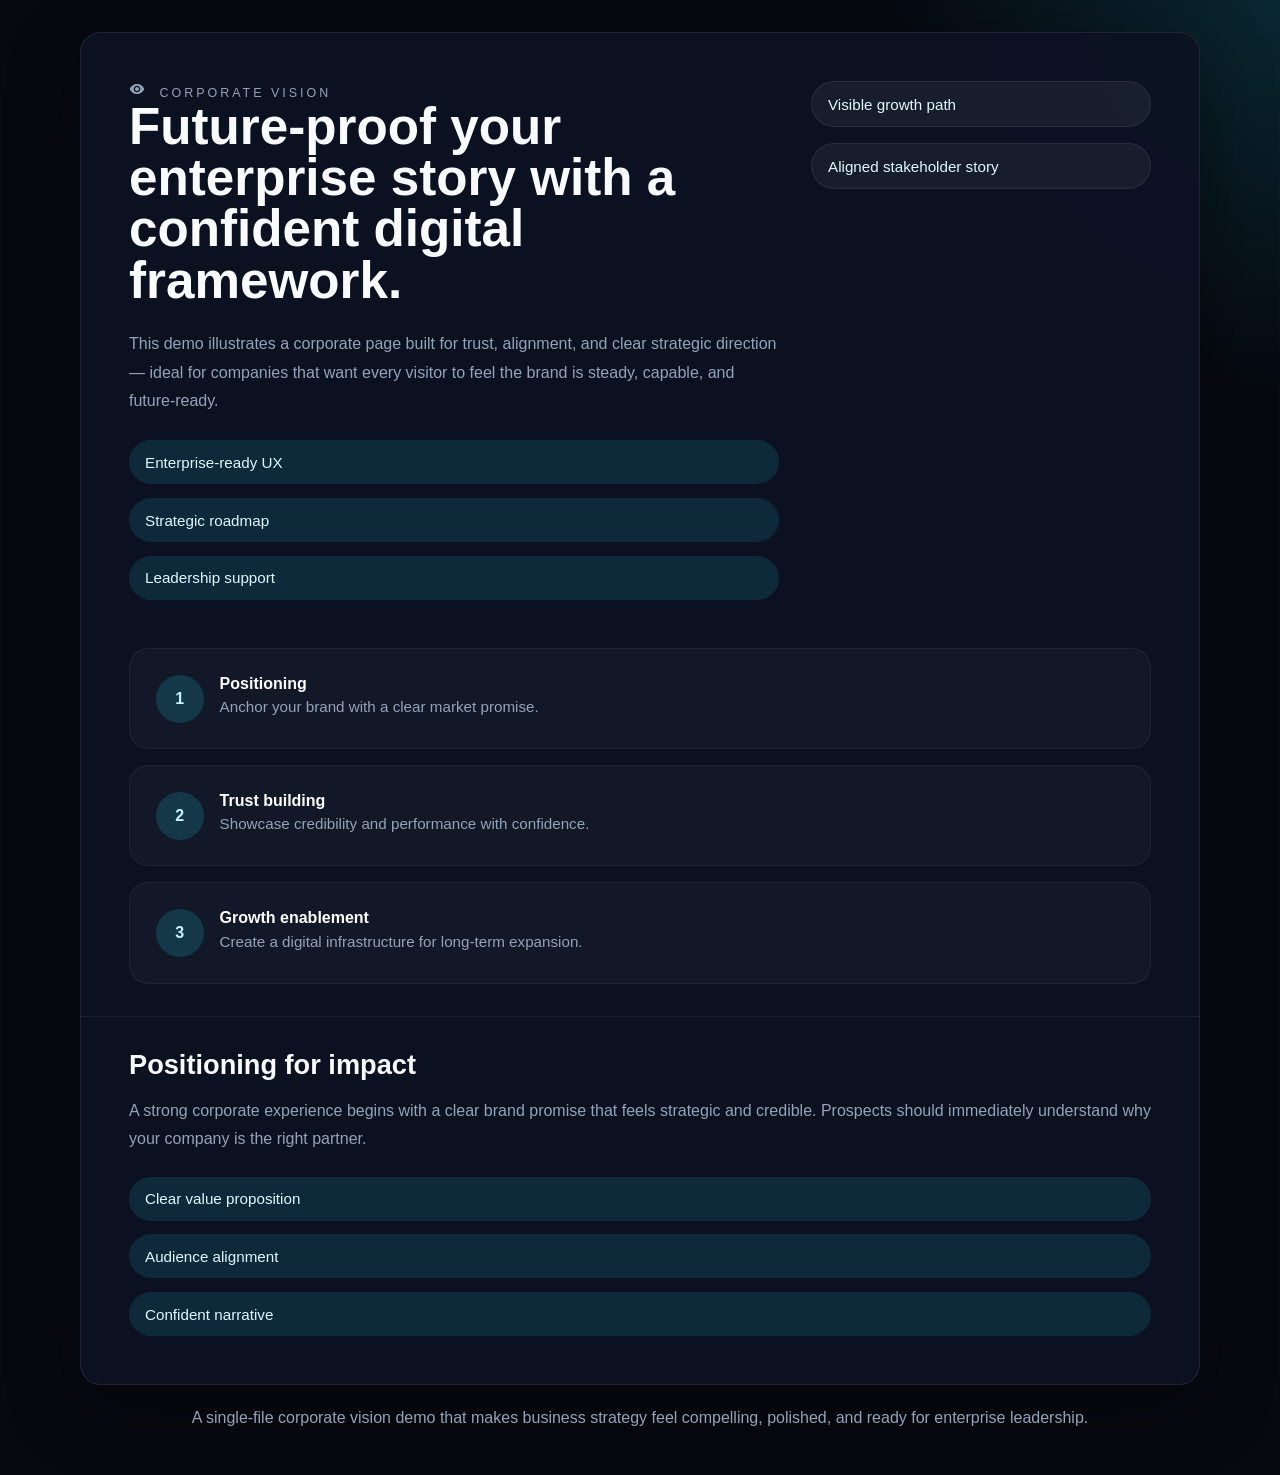
==== corporate-vision.html @ 53ac9909 "Improve Our Work cards with icons, remove emojis from services, maintain icon consistency across pag" ====
<!DOCTYPE html>
<html lang="en">
<head>
    <meta charset="UTF-8">
    <meta name="viewport" content="width=device-width, initial-scale=1.0">
    <title>Corporate Vision Demo | SkillMasterCo</title>
    <link rel="icon" href="skillmaterco_logo.png" type="image/png">
    <style>
        :root {
            color-scheme: dark;
            font-family: 'Segoe UI', Tahoma, Geneva, Verdana, sans-serif;
            background: #060910;
            color: #f8fafc;
            --surface: rgba(12, 18, 35, 0.96);
            --accent: #22d3ee;
            --accent-soft: rgba(34,211,238,0.16);
            --muted: #94a3b8;
            --border: rgba(255,255,255,0.08);
            --radius: 1.3rem;
            --shadow: 0 24px 70px rgba(0,0,0,.45);
            --transition: 0.26s ease;
        }
        *{box-sizing:border-box;}
        html,body{margin:0;min-height:100%;background:radial-gradient(circle at top right, rgba(34,211,238,0.15), transparent 20%),#060910;}
        body{display:flex;justify-content:center;padding:2rem;}
        .page{width:min(1120px,100%);}
        .hero{background:var(--surface);border:1px solid var(--border);border-radius:var(--radius);box-shadow:var(--shadow);overflow:hidden;}
        .hero-top{padding:3rem;display:grid;grid-template-columns:1fr 340px;gap:2rem;align-items:start;}
        .label{font-size:.78rem;text-transform:uppercase;letter-spacing:.24em;color:var(--muted);margin-bottom:1rem;}
        h1{font-size:clamp(2.4rem,4vw,3.8rem);margin:0;line-height:1;}
        .lead{color:var(--muted);line-height:1.8;margin:1.5rem 0;}
        .timeline{display:grid;gap:1rem;margin:0 3rem 2rem;}
        .timeline-step{display:grid;grid-template-columns:48px 1fr;gap:1rem;align-items:start;padding:1.6rem;border-radius:1.2rem;background:rgba(255,255,255,.03);border:1px solid rgba(255,255,255,.05);cursor:pointer;transition:border-color var(--transition),transform var(--transition);}
        .timeline-step:hover{transform:translateY(-4px);border-color:rgba(34,211,238,0.32);}
        .step-index{width:48px;height:48px;border-radius:50%;display:grid;place-items:center;background:rgba(34,211,238,0.17);color:#c8f2ff;font-weight:700;}
        .step-title{margin:0;font-size:1rem;color:#fff;}
        .step-copy{margin:.35rem 0 0;color:var(--muted);font-size:.95rem;}
        .detail-panel{padding:2rem 3rem 3rem;border-top:1px solid rgba(255,255,255,.06);}
        .detail-panel h2{margin:0 0 1rem;font-size:1.7rem;}
        .detail-panel p{margin:0 0 1.5rem;color:var(--muted);line-height:1.75;}
        .tag-list{display:grid;gap:0.85rem;}
        .tag{display:inline-flex;align-items:center;gap:.6rem;padding:.85rem 1rem;border-radius:999px;background:rgba(34,211,238,0.12);color:#e0f7ff;font-size:.95rem;}
        .highlight{color:#22d3ee;}
        .footer{margin-top:1.5rem;text-align:center;color:var(--muted);}
        @media(max-width:940px){.hero-top{grid-template-columns:1fr;} .timeline{margin:0 0 2rem;}}
    </style>
</head>
<body>
    <div class="page">
        <section class="hero">
            <div class="hero-top">
                <div>
                    <span class="label">
                        <svg width="16" height="16" viewBox="0 0 24 24" fill="currentColor" style="margin-right: 0.5rem;">
                            <path d="M12 4.5C7 4.5 2.73 7.61 1 12c1.73 4.39 6 7.5 11 7.5s9.27-3.11 11-7.5c-1.73-4.39-6-7.5-11-7.5zM12 17c-2.76 0-5-2.24-5-5s2.24-5 5-5 5 2.24 5 5-2.24 5-5 5zm0-8c-1.66 0-3 1.34-3 3s1.34 3 3 3 3-1.34 3-3-1.34-3-3-3z"/>
                        </svg>
                        Corporate Vision
                    </span>
                    <h1>Future-proof your enterprise story with a confident digital framework.</h1>
                    <p class="lead">This demo illustrates a corporate page built for trust, alignment, and clear strategic direction — ideal for companies that want every visitor to feel the brand is steady, capable, and future-ready.</p>
                    <div class="tag-list">
                        <span class="tag">Enterprise-ready UX</span>
                        <span class="tag">Strategic roadmap</span>
                        <span class="tag">Leadership support</span>
                    </div>
                </div>
                <div style="display:grid;gap:1rem;">
                    <div class="tag" style="background:rgba(255,255,255,0.05);border:1px solid rgba(255,255,255,0.08);">Visible growth path</div>
                    <div class="tag" style="background:rgba(255,255,255,0.05);border:1px solid rgba(255,255,255,0.08);">Aligned stakeholder story</div>
                </div>
            </div>
            <div class="timeline" id="timeline">
                <div class="timeline-step active" data-index="0"><div class="step-index">1</div><div><h3 class="step-title">Positioning</h3><p class="step-copy">Anchor your brand with a clear market promise.</p></div></div>
                <div class="timeline-step" data-index="1"><div class="step-index">2</div><div><h3 class="step-title">Trust building</h3><p class="step-copy">Showcase credibility and performance with confidence.</p></div></div>
                <div class="timeline-step" data-index="2"><div class="step-index">3</div><div><h3 class="step-title">Growth enablement</h3><p class="step-copy">Create a digital infrastructure for long-term expansion.</p></div></div>
            </div>
            <div class="detail-panel">
                <h2 id="detailTitle">Positioning for impact</h2>
                <p id="detailText">This first step shows how a corporate page should clearly define the business promise and the value it delivers to clients and partners.</p>
                <div class="tag-list" id="detailTags"></div>
            </div>
        </section>
        <p class="footer">A single-file corporate vision demo that makes business strategy feel compelling, polished, and ready for enterprise leadership.</p>
    </div>
    <script>
        const details = [
            { title:'Positioning for impact', text:'A strong corporate experience begins with a clear brand promise that feels strategic and credible. Prospects should immediately understand why your company is the right partner.', tags:['Clear value proposition','Audience alignment','Confident narrative'] },
            { title:'Trust building', text:'The middle section is dedicated to authority, proof, and process. This is where complex enterprise value becomes digestible and convincing.', tags:['Results-first storytelling','Leadership presence','Social proof elements'] },
            { title:'Growth enablement', text:'The final stage is all about future momentum. It frames your website as part of a long-term vision, not just a brochure.', tags:['Scalable structure','Partnership pathways','Future-ready design'] }
        ];
        const steps = document.querySelectorAll('.timeline-step');
        const detailTitle = document.getElementById('detailTitle');
        const detailText = document.getElementById('detailText');
        const detailTags = document.getElementById('detailTags');
        function renderStep(index){
            steps.forEach(step => step.classList.remove('active'));
            steps[index].classList.add('active');
            detailTitle.textContent = details[index].title;
            detailText.textContent = details[index].text;
            detailTags.innerHTML = details[index].tags.map(tag => `<span class="tag">${tag}</span>`).join('');
        }
        steps.forEach((step,i)=>step.addEventListener('click',()=>renderStep(i)));
        renderStep(0);
    </script>
</body>
</html>
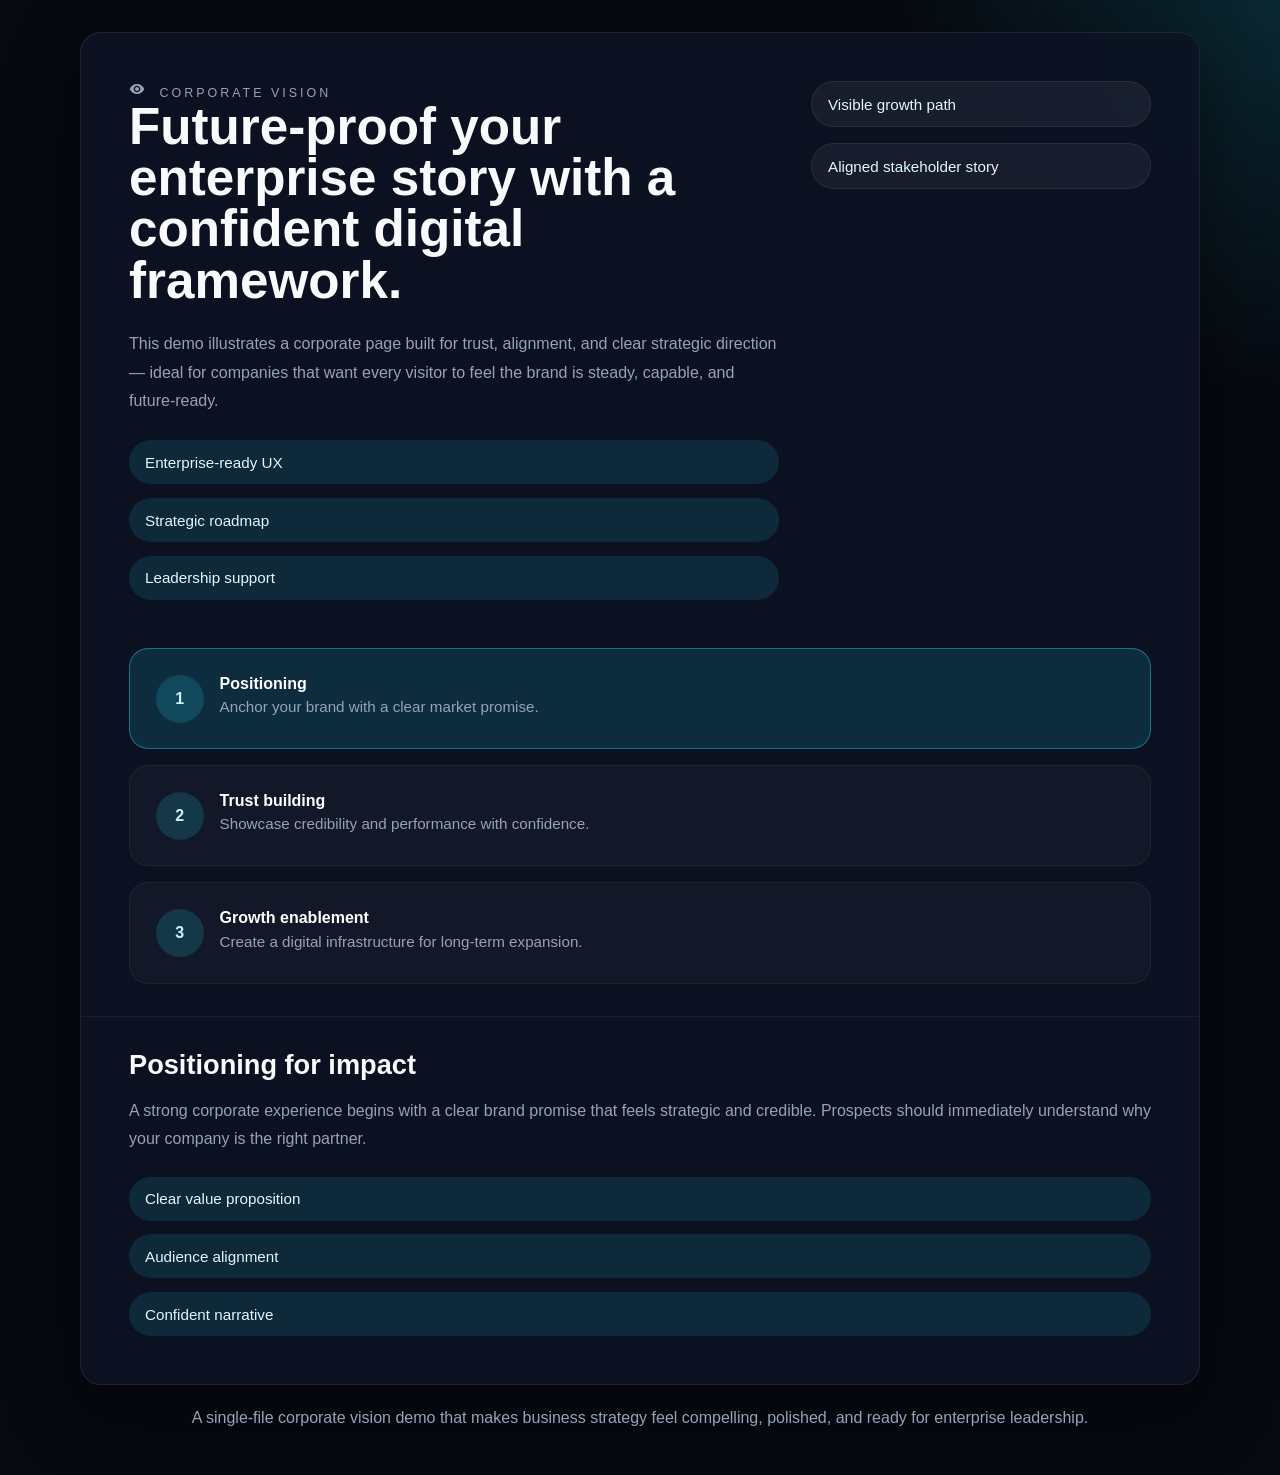
==== commit c04580d9: "Update portfolio demo favicon support and improve demo interactivity" ====
--- a/corporate-vision.html
+++ b/corporate-vision.html
@@ -30,8 +30,9 @@
         h1{font-size:clamp(2.4rem,4vw,3.8rem);margin:0;line-height:1;}
         .lead{color:var(--muted);line-height:1.8;margin:1.5rem 0;}
         .timeline{display:grid;gap:1rem;margin:0 3rem 2rem;}
-        .timeline-step{display:grid;grid-template-columns:48px 1fr;gap:1rem;align-items:start;padding:1.6rem;border-radius:1.2rem;background:rgba(255,255,255,.03);border:1px solid rgba(255,255,255,.05);cursor:pointer;transition:border-color var(--transition),transform var(--transition);}
+        .timeline-step{display:grid;grid-template-columns:48px 1fr;gap:1rem;align-items:start;padding:1.6rem;border-radius:1.2rem;background:rgba(255,255,255,.03);border:1px solid rgba(255,255,255,.05);cursor:pointer;transition:border-color var(--transition),transform var(--transition),background var(--transition);}
         .timeline-step:hover{transform:translateY(-4px);border-color:rgba(34,211,238,0.32);}
+        .timeline-step.active{background: rgba(34,211,238,0.14);border-color:rgba(34,211,238,0.42);}
         .step-index{width:48px;height:48px;border-radius:50%;display:grid;place-items:center;background:rgba(34,211,238,0.17);color:#c8f2ff;font-weight:700;}
         .step-title{margin:0;font-size:1rem;color:#fff;}
         .step-copy{margin:.35rem 0 0;color:var(--muted);font-size:.95rem;}
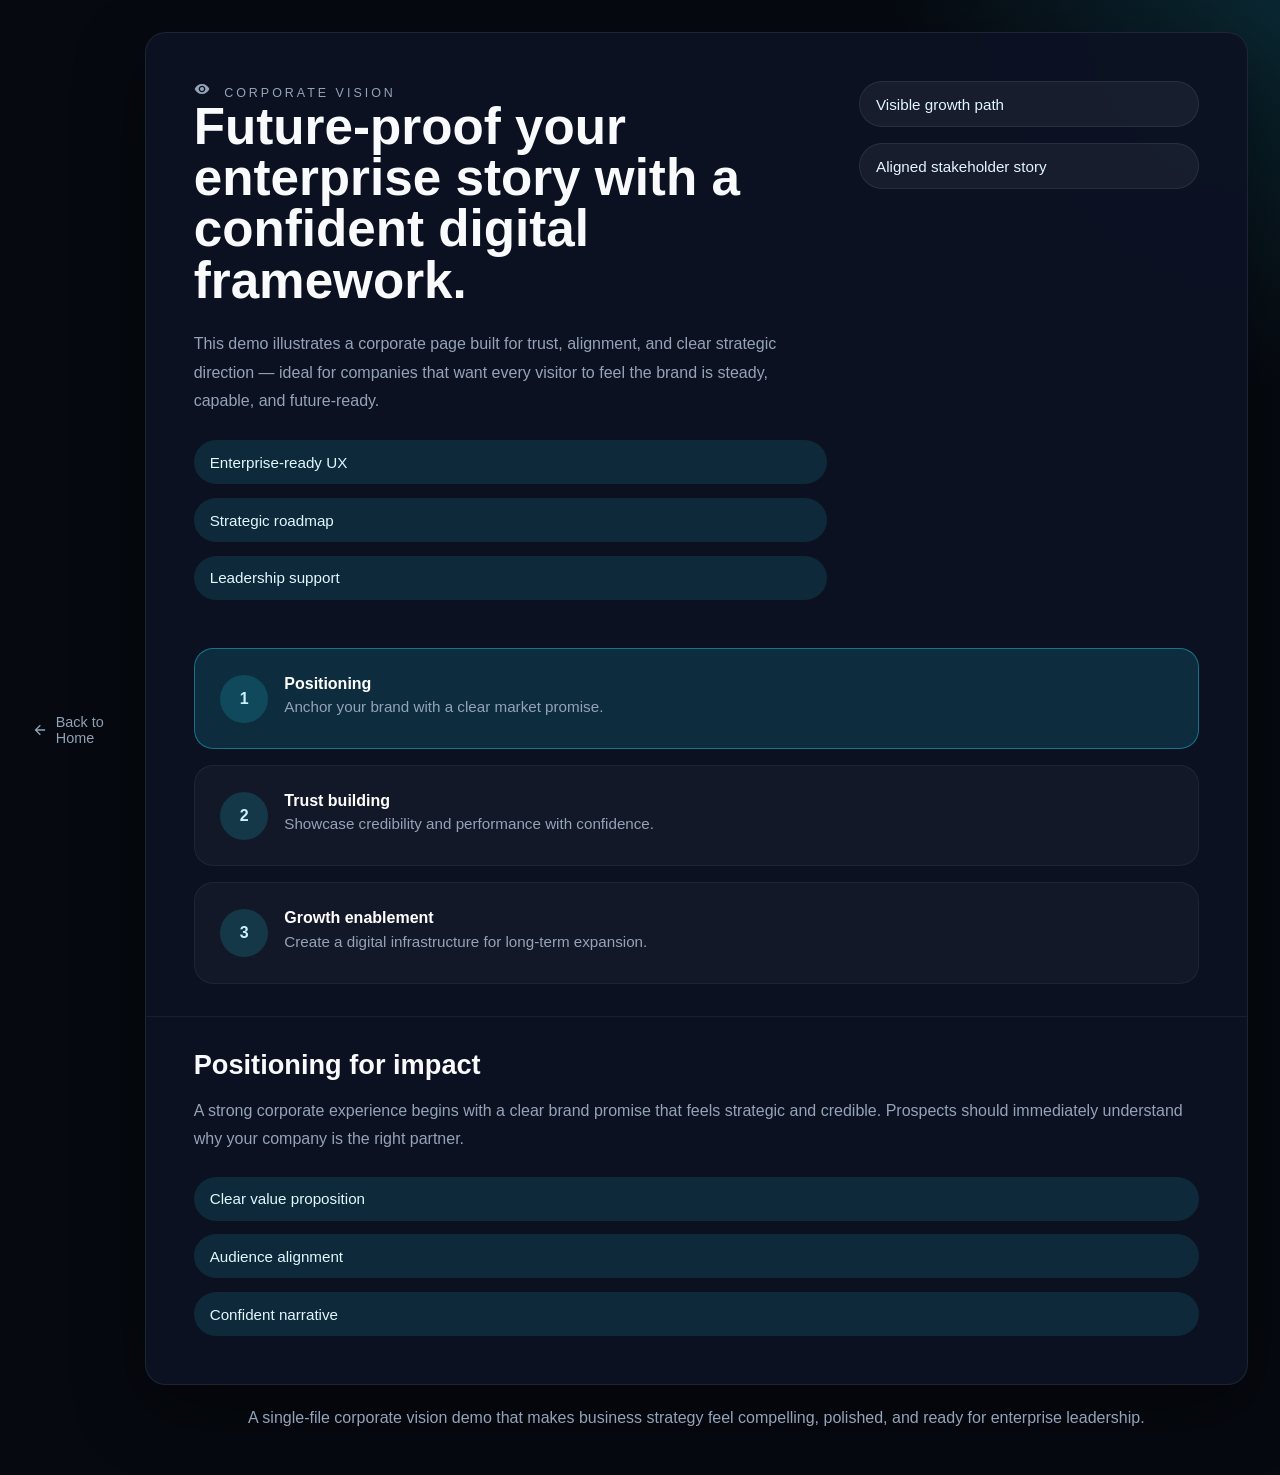
==== commit 1bdd7d0b: "improved color theme and mobile responsiveness:" ====
--- a/corporate-vision.html
+++ b/corporate-vision.html
@@ -23,7 +23,218 @@
         *{box-sizing:border-box;}
         html,body{margin:0;min-height:100%;background:radial-gradient(circle at top right, rgba(34,211,238,0.15), transparent 20%),#060910;}
         body{display:flex;justify-content:center;padding:2rem;}
+        .page{width:min(1120px,100%);position:relative;}
+        .back-button {
+            display: inline-flex;
+            align-items: center;
+            gap: 0.5rem;
+            color: var(--muted);
+            text-decoration: none;
+            font-size: 0.9rem;
+            margin-bottom: 1rem;
+            transition: color var(--transition);
+        }
+
+        .back-button:hover {
+            color: #f8fafc;
+        }
+        .hero{background:var(--surface);border:1px solid var(--border);border-radius:var(--radius);box-shadow:var(--shadow);overflow:hidden;}
+        .hero-top{padding:3rem;display:grid;grid-template-columns:1fr 340px;gap:2rem;align-items:start;}
+        .label{font-size:.78rem;text-transform:uppercase;letter-spacing:.24em;color:var(--muted);margin-bottom:1rem;}
+        h1{font-size:clamp(2.4rem,4vw,3.8rem);margin:0;line-height:1;}
+        .lead{color:var(--muted);line-height:1.8;margin:1.5rem 0;}
+        .timeline{display:grid;gap:1rem;margin:0 3rem 2rem;}
+        .timeline-step{
+            display:grid;
+            grid-template-columns:48px 1fr;
+            gap:1rem;
+            align-items:start;
+            padding:1.6rem;
+            border-radius:1.2rem;
+            background:rgba(255,255,255,.03);
+            border:1px solid rgba(255,255,255,.05);
+            cursor:pointer;
+            transition:border-color var(--transition),transform var(--transition),background var(--transition);
+        }
+        .timeline-step:hover{
+            transform:translateY(-4px);
+            border-color:rgba(34,211,238,0.32);
+        }
+        .timeline-step.active{
+            background:rgba(34,211,238,0.14);
+            border-color:rgba(34,211,238,0.42);
+        }
+        .step-index{
+            width:48px;height:48px;
+            border-radius:50%;
+            display:grid;
+            place-items:center;
+            background:rgba(34,211,238,0.17);
+            color:#c8f2ff;
+            font-weight:700;
+        }
+        .step-title{margin:0;font-size:1rem;color:#fff;}
+        .step-copy{margin:.35rem 0 0;color:var(--muted);font-size:.95rem;}
+        .detail-panel{
+            padding:2rem 3rem 3rem;
+            border-top:1px solid rgba(255,255,255,.06);
+        }
+        .detail-panel h2{margin:0 0 1rem;font-size:1.7rem;}
+        .detail-panel p{margin:0 0 1.5rem;color:var(--muted);line-height:1.75;}
+        .tag-list{display:grid;gap:0.85rem;}
+        .tag{
+            display:inline-flex;
+            align-items:center;
+            gap:.6rem;
+            padding:.85rem 1rem;
+            border-radius:999px;
+            background:rgba(34,211,238,0.12);
+            color:#e0f7ff;
+            font-size:.95rem;
+        }
+        .highlight{color:#22d3ee;}
+        .footer{
+            margin-top:1.5rem;
+            text-align:center;
+            color:var(--muted);
+        }
+        @media(max-width:940px){
+            .hero-top{grid-template-columns:1fr;}
+            .timeline{margin:0 0 2rem;}
+            body{padding:1rem;}
+            .hero{padding:2rem 1.25rem;}
+            .detail-panel{padding:1.6rem 1.5rem 2rem;}
+            .detail-panel h2{font-size:1.5rem;}
+            .tag-list{gap:.75rem;}
+            .tag{padding:.72rem .95rem;font-size:.92rem;}
+            .timeline-step{grid-template-columns:auto;}
+        }
+        @media(max-width:640px){
+            .hero-top{gap:1rem;}
+            .timeline-step{padding:1.25rem;}
+            .timeline{margin-bottom:1.5rem;}
+            .step-title{font-size:.97rem;}
+            .detail-panel{padding:1.25rem 1rem 1.5rem;}
+        }
+    </style>
+</head>
+<body>
+    <a href="index.html" class="back-button">
+        <svg width="16" height="16" viewBox="0 0 24 24" fill="currentColor">
+            <path d="M20 11H7.83l5.59-5.59L12 4l-8 8 8 8 1.41-1.41L7.83 13H20v-2z"/>
+        </svg>
+        Back to Home
+    </a>
+    <div class="page">
+        <section class="hero">
+            <div class="hero-top">
+                <div>
+                    <span class="label">
+                        <svg width="16" height="16" viewBox="0 0 24 24" fill="currentColor" style="margin-right: 0.5rem;">
+                            <path d="M12 4.5C7 4.5 2.73 7.61 1 12c1.73 4.39 6 7.5 11 7.5s9.27-3.11 11-7.5c-1.73-4.39-6-7.5-11-7.5zM12 17c-2.76 0-5-2.24-5-5s2.24-5 5-5 5 2.24 5 5-2.24 5-5 5zm0-8c-1.66 0-3 1.34-3 3s1.34 3 3 3 3-1.34 3-3-1.34-3-3-3z"/>
+                        </svg>
+                        Corporate Vision
+                    </span>
+                    <h1>Future-proof your enterprise story with a confident digital framework.</h1>
+                    <p class="lead">This demo illustrates a corporate page built for trust, alignment, and clear strategic direction — ideal for companies that want every visitor to feel the brand is steady, capable, and future-ready.</p>
+                    <div class="tag-list">
+                        <span class="tag">Enterprise-ready UX</span>
+                        <span class="tag">Strategic roadmap</span>
+                        <span class="tag">Leadership support</span>
+                    </div>
+                </div>
+                <div style="display:grid;gap:1rem;">
+                    <div class="tag" style="background:rgba(255,255,255,0.05);border:1px solid rgba(255,255,255,0.08);">Visible growth path</div>
+                    <div class="tag" style="background:rgba(255,255,255,0.05);border:1px solid rgba(255,255,255,0.08);">Aligned stakeholder story</div>
+                </div>
+            </div>
+            <div class="timeline" id="timeline">
+                <div class="timeline-step active" data-index="0"><div class="step-index">1</div><div><h3 class="step-title">Positioning</h3><p class="step-copy">Anchor your brand with a clear market promise.</p></div></div>
+                <div class="timeline-step" data-index="1"><div class="step-index">2</div><div><h3 class="step-title">Trust building</h3><p class="step-copy">Showcase credibility and performance with confidence.</p></div></div>
+                <div class="timeline-step" data-index="2"><div class="step-index">3</div><div><h3 class="step-title">Growth enablement</h3><p class="step-copy">Create a digital infrastructure for long-term expansion.</p></div></div>
+            </div>
+            <div class="detail-panel">
+                <h2 id="detailTitle">Positioning for impact</h2>
+                <p id="detailText">This first step shows how a corporate page should clearly define the business promise and the value it delivers to clients and partners.</p>
+                <div class="tag-list" id="detailTags"></div>
+            </div>
+        </section>
+        <p class="footer">A single-file corporate vision demo that makes business strategy feel compelling, polished, and ready for enterprise leadership.</p>
+    </div>
+    <script>
+        const data = [
+            {
+                title:'Positioning for impact',
+                text:'A strong corporate experience begins with a clear brand promise that feels strategic and credible. Prospects should immediately understand why your company is the right partner.',
+                tags:['Clear value proposition','Audience alignment','Confident narrative']
+            },
+            {
+                title:'Trust building',
+                text:'The middle section is dedicated to authority, proof, and process. This is where complex enterprise value becomes digestible and convincing.',
+                tags:['Results-first storytelling','Leadership presence','Social proof elements']
+            },
+            {
+                title:'Growth enablement',
+                text:'The final stage is all about future momentum. It frames your website as part of a long-term vision, not just a brochure.',
+                tags:['Scalable structure','Partnership pathways','Future-ready design']
+            }
+        ];
+        const steps = document.querySelectorAll('.timeline-step');
+        const detailTitle = document.getElementById('detailTitle');
+        const detailText = document.getElementById('detailText');
+        const detailTags = document.getElementById('detailTags');
+        function renderStep(index){
+            steps.forEach(step => step.classList.remove('active'));
+            steps[index].classList.add('active');
+            const item = data[index];
+            detailTitle.textContent = item.title;
+            detailText.textContent = item.text;
+            detailTags.innerHTML = item.tags.map(tag => `<span class="tag">${tag}</span>`).join('');
+        }
+        steps.forEach((step,i)=>step.addEventListener('click',()=>renderStep(i)));
+        renderStep(0);
+    </script>
+</body>
+</html>
+<html lang="en">
+<head>
+    <meta charset="UTF-8">
+    <meta name="viewport" content="width=device-width, initial-scale=1.0">
+    <title>Corporate Vision Demo | SkillMasterCo</title>
+    <link rel="icon" href="skillmaterco_logo.png" type="image/png">
+    <style>
+        :root {
+            color-scheme: dark;
+            font-family: 'Segoe UI', Tahoma, Geneva, Verdana, sans-serif;
+            background: #060910;
+            color: #f8fafc;
+            --surface: rgba(12, 18, 35, 0.96);
+            --accent: #22d3ee;
+            --accent-soft: rgba(34,211,238,0.16);
+            --muted: #94a3b8;
+            --border: rgba(255,255,255,0.08);
+            --radius: 1.3rem;
+            --shadow: 0 24px 70px rgba(0,0,0,.45);
+            --transition: 0.26s ease;
+        }
+        *{box-sizing:border-box;}
+        html,body{margin:0;min-height:100%;background:radial-gradient(circle at top right, rgba(34,211,238,0.15), transparent 20%),#060910;}
+        body{display:flex;justify-content:center;padding:2rem;}
         .page{width:min(1120px,100%);}
+        .back-button {
+            display: inline-flex;
+            align-items: center;
+            gap: 0.5rem;
+            color: var(--muted);
+            text-decoration: none;
+            font-size: 0.9rem;
+            margin-bottom: 1rem;
+            transition: color var(--transition);
+        }
+
+        .back-button:hover {
+            color: #f8fafc;
+        }
         .hero{background:var(--surface);border:1px solid var(--border);border-radius:var(--radius);box-shadow:var(--shadow);overflow:hidden;}
         .hero-top{padding:3rem;display:grid;grid-template-columns:1fr 340px;gap:2rem;align-items:start;}
         .label{font-size:.78rem;text-transform:uppercase;letter-spacing:.24em;color:var(--muted);margin-bottom:1rem;}
@@ -43,8 +254,24 @@
         .tag{display:inline-flex;align-items:center;gap:.6rem;padding:.85rem 1rem;border-radius:999px;background:rgba(34,211,238,0.12);color:#e0f7ff;font-size:.95rem;}
         .highlight{color:#22d3ee;}
         .footer{margin-top:1.5rem;text-align:center;color:var(--muted);}
-        @media(max-width:940px){.hero-top{grid-template-columns:1fr;} .timeline{margin:0 0 2rem;}}
-    </style>
+        @media(max-width:940px){
+            .hero-top{grid-template-columns:1fr;}
+            .timeline{margin:0 0 2rem;}
+            body{padding:1rem;}
+            .hero{padding:2rem 1.25rem;}
+            .detail-panel{padding:1.6rem 1.5rem 2rem;}
+            .detail-panel h2{font-size:1.5rem;}
+            .tag-list{gap:.75rem;}
+            .tag{padding:.72rem .95rem;font-size:.92rem;}
+            .timeline-step{grid-template-columns:auto;}
+        }
+        @media(max-width:640px){
+            .hero-top{gap:1rem;}
+            .timeline-step{padding:1.25rem;}
+            .timeline{margin-bottom:1.5rem;}
+            .step-title{font-size:.97rem;}
+            .detail-panel{padding:1.25rem 1rem 1.5rem;}
+        }
 </head>
 <body>
     <div class="page">
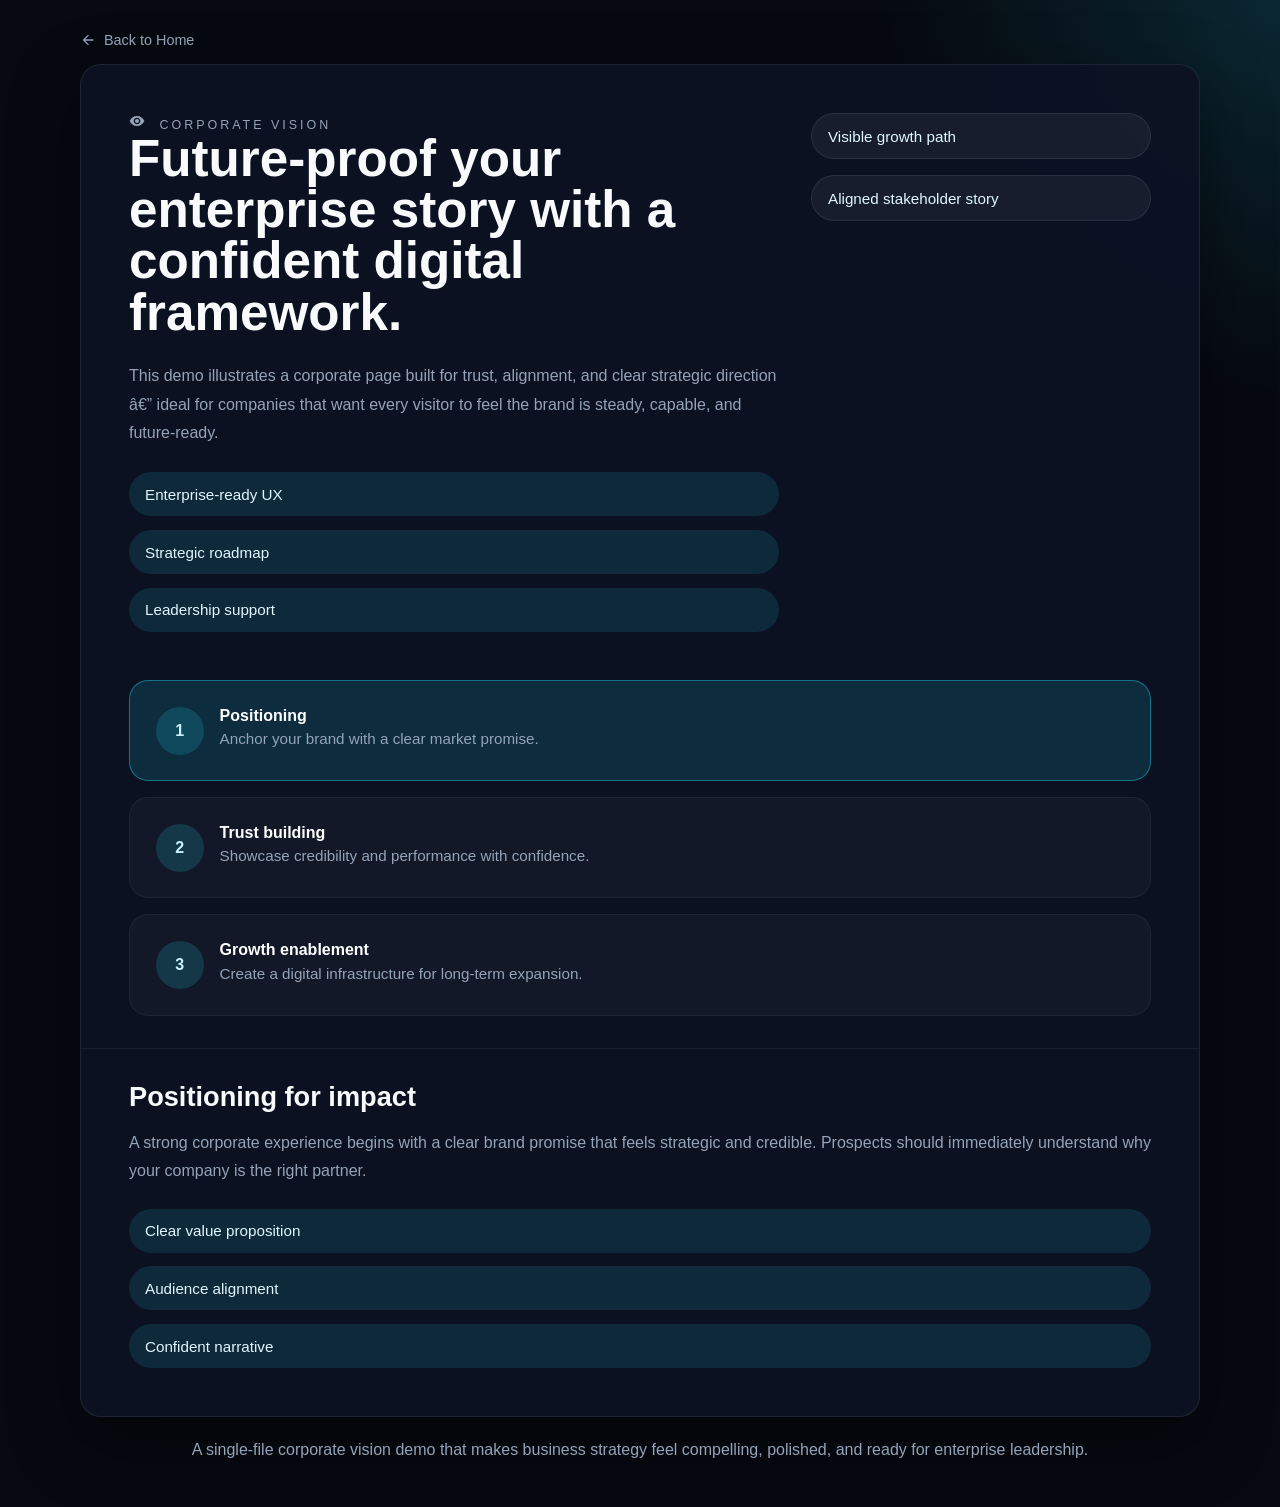
==== commit 16cc84c4: "fixed UI bugs" ====
--- a/corporate-vision.html
+++ b/corporate-vision.html
@@ -99,10 +99,10 @@
             color:var(--muted);
         }
         @media(max-width:940px){
-            .hero-top{grid-template-columns:1fr;}
-            .timeline{margin:0 0 2rem;}
+            .hero-top{grid-template-columns:1fr;padding:1.5rem 1.25rem;}
+            .timeline{margin:0 1.5rem 2rem;}
             body{padding:1rem;}
-            .hero{padding:2rem 1.25rem;}
+            .hero{padding:0;}
             .detail-panel{padding:1.6rem 1.5rem 2rem;}
             .detail-panel h2{font-size:1.5rem;}
             .tag-list{gap:.75rem;}
@@ -110,22 +110,22 @@
             .timeline-step{grid-template-columns:auto;}
         }
         @media(max-width:640px){
-            .hero-top{gap:1rem;}
+            .hero-top{gap:1rem;padding:1.25rem 1rem;}
             .timeline-step{padding:1.25rem;}
-            .timeline{margin-bottom:1.5rem;}
+            .timeline{margin:0 1rem 1.5rem;}
             .step-title{font-size:.97rem;}
             .detail-panel{padding:1.25rem 1rem 1.5rem;}
         }
     </style>
 </head>
 <body>
-    <a href="index.html" class="back-button">
-        <svg width="16" height="16" viewBox="0 0 24 24" fill="currentColor">
-            <path d="M20 11H7.83l5.59-5.59L12 4l-8 8 8 8 1.41-1.41L7.83 13H20v-2z"/>
-        </svg>
-        Back to Home
-    </a>
     <div class="page">
+        <a href="index.html" class="back-button">
+            <svg width="16" height="16" viewBox="0 0 24 24" fill="currentColor">
+                <path d="M20 11H7.83l5.59-5.59L12 4l-8 8 8 8 1.41-1.41L7.83 13H20v-2z"/>
+            </svg>
+            Back to Home
+        </a>
         <section class="hero">
             <div class="hero-top">
                 <div>
@@ -136,7 +136,7 @@
                         Corporate Vision
                     </span>
                     <h1>Future-proof your enterprise story with a confident digital framework.</h1>
-                    <p class="lead">This demo illustrates a corporate page built for trust, alignment, and clear strategic direction — ideal for companies that want every visitor to feel the brand is steady, capable, and future-ready.</p>
+                    <p class="lead">This demo illustrates a corporate page built for trust, alignment, and clear strategic direction â€” ideal for companies that want every visitor to feel the brand is steady, capable, and future-ready.</p>
                     <div class="tag-list">
                         <span class="tag">Enterprise-ready UX</span>
                         <span class="tag">Strategic roadmap</span>
@@ -196,139 +196,3 @@
     </script>
 </body>
 </html>
-<html lang="en">
-<head>
-    <meta charset="UTF-8">
-    <meta name="viewport" content="width=device-width, initial-scale=1.0">
-    <title>Corporate Vision Demo | SkillMasterCo</title>
-    <link rel="icon" href="skillmaterco_logo.png" type="image/png">
-    <style>
-        :root {
-            color-scheme: dark;
-            font-family: 'Segoe UI', Tahoma, Geneva, Verdana, sans-serif;
-            background: #060910;
-            color: #f8fafc;
-            --surface: rgba(12, 18, 35, 0.96);
-            --accent: #22d3ee;
-            --accent-soft: rgba(34,211,238,0.16);
-            --muted: #94a3b8;
-            --border: rgba(255,255,255,0.08);
-            --radius: 1.3rem;
-            --shadow: 0 24px 70px rgba(0,0,0,.45);
-            --transition: 0.26s ease;
-        }
-        *{box-sizing:border-box;}
-        html,body{margin:0;min-height:100%;background:radial-gradient(circle at top right, rgba(34,211,238,0.15), transparent 20%),#060910;}
-        body{display:flex;justify-content:center;padding:2rem;}
-        .page{width:min(1120px,100%);}
-        .back-button {
-            display: inline-flex;
-            align-items: center;
-            gap: 0.5rem;
-            color: var(--muted);
-            text-decoration: none;
-            font-size: 0.9rem;
-            margin-bottom: 1rem;
-            transition: color var(--transition);
-        }
-
-        .back-button:hover {
-            color: #f8fafc;
-        }
-        .hero{background:var(--surface);border:1px solid var(--border);border-radius:var(--radius);box-shadow:var(--shadow);overflow:hidden;}
-        .hero-top{padding:3rem;display:grid;grid-template-columns:1fr 340px;gap:2rem;align-items:start;}
-        .label{font-size:.78rem;text-transform:uppercase;letter-spacing:.24em;color:var(--muted);margin-bottom:1rem;}
-        h1{font-size:clamp(2.4rem,4vw,3.8rem);margin:0;line-height:1;}
-        .lead{color:var(--muted);line-height:1.8;margin:1.5rem 0;}
-        .timeline{display:grid;gap:1rem;margin:0 3rem 2rem;}
-        .timeline-step{display:grid;grid-template-columns:48px 1fr;gap:1rem;align-items:start;padding:1.6rem;border-radius:1.2rem;background:rgba(255,255,255,.03);border:1px solid rgba(255,255,255,.05);cursor:pointer;transition:border-color var(--transition),transform var(--transition),background var(--transition);}
-        .timeline-step:hover{transform:translateY(-4px);border-color:rgba(34,211,238,0.32);}
-        .timeline-step.active{background: rgba(34,211,238,0.14);border-color:rgba(34,211,238,0.42);}
-        .step-index{width:48px;height:48px;border-radius:50%;display:grid;place-items:center;background:rgba(34,211,238,0.17);color:#c8f2ff;font-weight:700;}
-        .step-title{margin:0;font-size:1rem;color:#fff;}
-        .step-copy{margin:.35rem 0 0;color:var(--muted);font-size:.95rem;}
-        .detail-panel{padding:2rem 3rem 3rem;border-top:1px solid rgba(255,255,255,.06);}
-        .detail-panel h2{margin:0 0 1rem;font-size:1.7rem;}
-        .detail-panel p{margin:0 0 1.5rem;color:var(--muted);line-height:1.75;}
-        .tag-list{display:grid;gap:0.85rem;}
-        .tag{display:inline-flex;align-items:center;gap:.6rem;padding:.85rem 1rem;border-radius:999px;background:rgba(34,211,238,0.12);color:#e0f7ff;font-size:.95rem;}
-        .highlight{color:#22d3ee;}
-        .footer{margin-top:1.5rem;text-align:center;color:var(--muted);}
-        @media(max-width:940px){
-            .hero-top{grid-template-columns:1fr;}
-            .timeline{margin:0 0 2rem;}
-            body{padding:1rem;}
-            .hero{padding:2rem 1.25rem;}
-            .detail-panel{padding:1.6rem 1.5rem 2rem;}
-            .detail-panel h2{font-size:1.5rem;}
-            .tag-list{gap:.75rem;}
-            .tag{padding:.72rem .95rem;font-size:.92rem;}
-            .timeline-step{grid-template-columns:auto;}
-        }
-        @media(max-width:640px){
-            .hero-top{gap:1rem;}
-            .timeline-step{padding:1.25rem;}
-            .timeline{margin-bottom:1.5rem;}
-            .step-title{font-size:.97rem;}
-            .detail-panel{padding:1.25rem 1rem 1.5rem;}
-        }
-</head>
-<body>
-    <div class="page">
-        <section class="hero">
-            <div class="hero-top">
-                <div>
-                    <span class="label">
-                        <svg width="16" height="16" viewBox="0 0 24 24" fill="currentColor" style="margin-right: 0.5rem;">
-                            <path d="M12 4.5C7 4.5 2.73 7.61 1 12c1.73 4.39 6 7.5 11 7.5s9.27-3.11 11-7.5c-1.73-4.39-6-7.5-11-7.5zM12 17c-2.76 0-5-2.24-5-5s2.24-5 5-5 5 2.24 5 5-2.24 5-5 5zm0-8c-1.66 0-3 1.34-3 3s1.34 3 3 3 3-1.34 3-3-1.34-3-3-3z"/>
-                        </svg>
-                        Corporate Vision
-                    </span>
-                    <h1>Future-proof your enterprise story with a confident digital framework.</h1>
-                    <p class="lead">This demo illustrates a corporate page built for trust, alignment, and clear strategic direction — ideal for companies that want every visitor to feel the brand is steady, capable, and future-ready.</p>
-                    <div class="tag-list">
-                        <span class="tag">Enterprise-ready UX</span>
-                        <span class="tag">Strategic roadmap</span>
-                        <span class="tag">Leadership support</span>
-                    </div>
-                </div>
-                <div style="display:grid;gap:1rem;">
-                    <div class="tag" style="background:rgba(255,255,255,0.05);border:1px solid rgba(255,255,255,0.08);">Visible growth path</div>
-                    <div class="tag" style="background:rgba(255,255,255,0.05);border:1px solid rgba(255,255,255,0.08);">Aligned stakeholder story</div>
-                </div>
-            </div>
-            <div class="timeline" id="timeline">
-                <div class="timeline-step active" data-index="0"><div class="step-index">1</div><div><h3 class="step-title">Positioning</h3><p class="step-copy">Anchor your brand with a clear market promise.</p></div></div>
-                <div class="timeline-step" data-index="1"><div class="step-index">2</div><div><h3 class="step-title">Trust building</h3><p class="step-copy">Showcase credibility and performance with confidence.</p></div></div>
-                <div class="timeline-step" data-index="2"><div class="step-index">3</div><div><h3 class="step-title">Growth enablement</h3><p class="step-copy">Create a digital infrastructure for long-term expansion.</p></div></div>
-            </div>
-            <div class="detail-panel">
-                <h2 id="detailTitle">Positioning for impact</h2>
-                <p id="detailText">This first step shows how a corporate page should clearly define the business promise and the value it delivers to clients and partners.</p>
-                <div class="tag-list" id="detailTags"></div>
-            </div>
-        </section>
-        <p class="footer">A single-file corporate vision demo that makes business strategy feel compelling, polished, and ready for enterprise leadership.</p>
-    </div>
-    <script>
-        const details = [
-            { title:'Positioning for impact', text:'A strong corporate experience begins with a clear brand promise that feels strategic and credible. Prospects should immediately understand why your company is the right partner.', tags:['Clear value proposition','Audience alignment','Confident narrative'] },
-            { title:'Trust building', text:'The middle section is dedicated to authority, proof, and process. This is where complex enterprise value becomes digestible and convincing.', tags:['Results-first storytelling','Leadership presence','Social proof elements'] },
-            { title:'Growth enablement', text:'The final stage is all about future momentum. It frames your website as part of a long-term vision, not just a brochure.', tags:['Scalable structure','Partnership pathways','Future-ready design'] }
-        ];
-        const steps = document.querySelectorAll('.timeline-step');
-        const detailTitle = document.getElementById('detailTitle');
-        const detailText = document.getElementById('detailText');
-        const detailTags = document.getElementById('detailTags');
-        function renderStep(index){
-            steps.forEach(step => step.classList.remove('active'));
-            steps[index].classList.add('active');
-            detailTitle.textContent = details[index].title;
-            detailText.textContent = details[index].text;
-            detailTags.innerHTML = details[index].tags.map(tag => `<span class="tag">${tag}</span>`).join('');
-        }
-        steps.forEach((step,i)=>step.addEventListener('click',()=>renderStep(i)));
-        renderStep(0);
-    </script>
-</body>
-</html>
